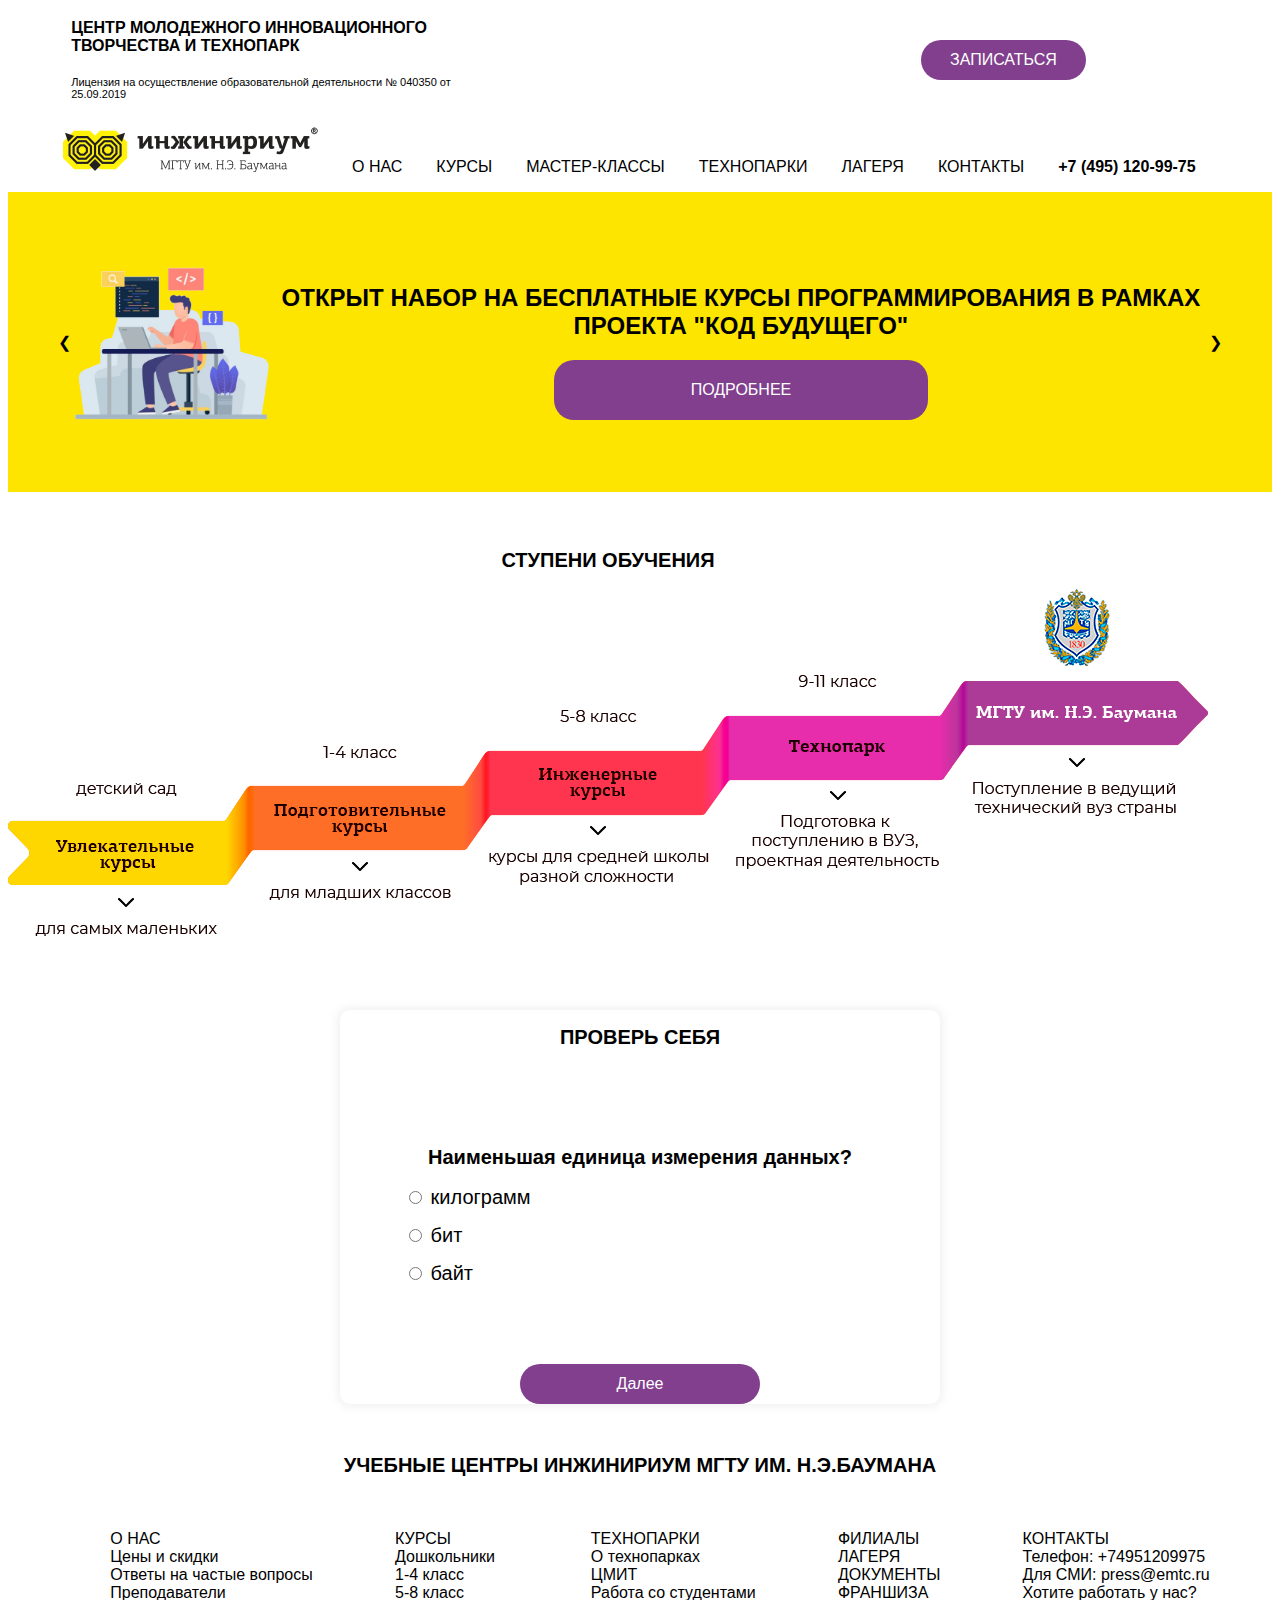
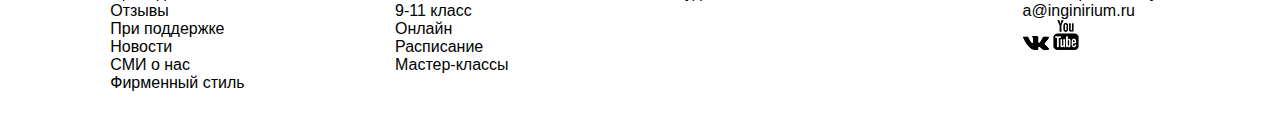
==== index.html @ 9289e80d "ing" ====
<!DOCTYPE html>
<html lang="ru">
<meta charset="utf-8">
<meta name="viewport" content="width=device-width, initial-scale=1.0">
<title>Инжинириум МГТУ им. Н.Э. Баумана - Курсы для детей и школьников</title>
<meta property="og:title" content="Инжинириум МГТУ им. Н.Э. Баумана - Курсы для детей и школьников">
<meta name="Description" content="Курсы для детей и школьников в центре инновационного творчества и технопарке Инжинириум МГТУ им. Н.Э. Баумана: робототехника, 3d-моделирование, курс молодого инженера, программирование, ракетостроение, биомедицинские технологии, аэро, промышленный дизайн, схемотехника, инженерная графика">
<meta property="og:title" content="Курсы для детей и школьников в центре инновационного творчества и технопарке Инжинириум МГТУ им. Н.Э. Баумана: робототехника, 3d-моделирование, курс молодого инженера, программирование, ракетостроение, биомедицинские технологии, аэро, промышленный дизайн, схемотехника, инженерная графика">
<link href="/examples/libs/ui-components/itc-slider/itc-slider.css" rel="stylesheet">
<script src="/examples/libs/ui-components/itc-slider/itc-slider.js" defer></script>
<link rel="stylesheet" href="./styles/style.css">
<body>
<header class="site-header">
    <div class="column">
        <div class="column-item">
            <h1>ЦЕНТР МОЛОДЕЖНОГО ИННОВАЦИОННОГО ТВОРЧЕСТВА И ТЕХНОПАРК</h1>
                <p>Лицензия на осуществление образовательной деятельности № 040350 от 25.09.2019</p>
        </div>
        <div class="column-item">
            <button class="button" type="button">ЗАПИСАТЬСЯ</button>
        </div>
    </div>
    
    <nav class="site-nav">
        <ul>
            <li><img src="img/logo.png" alt="Инжинириум МГТУ им. Н.Э. Баумана"></li>
            <li><a href="#">О НАС</a></li>
            <li><a href="#">КУРСЫ</a></li>
            <li><a href="#">МАСТЕР-КЛАССЫ</a></li>
            <li><a href="#">ТЕХНОПАРКИ</a></li>
            <li><a href="#">ЛАГЕРЯ</a></li>
            <li><a href="#">КОНТАКТЫ</a></li>
            <li><a class="menu-phone" href="tel:+74951209975">+7 (495) 120-99-75</a></li>
        </ul>
    </nav>
</header>
<main>

    <div class="slider">
        <div class="item">
            <a class="previous" onclick="previousSlide()">&#10094;</a>
            <img src="img/intensiv.png" alt="">
            <div class="item_col">
               <h2>ОТКРЫТ НАБОР НА БЕСПЛАТНЫЕ КУРСЫ ПРОГРАММИРОВАНИЯ В РАМКАХ ПРОЕКТА "КОД БУДУЩЕГО"</h2>
               <button class="btn">ПОДРОБНЕЕ</button>
            </div>           
            
            <a class="next" onclick="nextSlide()">&#10095;</a>
        </div>

        <div class="item">
            <a class="previous" onclick="previousSlide()">&#10094;</a>
            <img src="img/owl.png" alt="">
            <div class="item_col">
               <h2>ОТКРЫТА ЗАПИСЬ НА НОВЫЙ УЧЕБНЫЙ ГОД</h2>
               <h3>для детей от 5 до 18 лет</h3> 
               <button class="btn">ПОДРОБНЕЕ </button>
            </div>           
            <a class="next" onclick="nextSlide()">&#10095;</a>
        </div>

        <div class="item">
            <a class="previous" onclick="previousSlide()">&#10094;</a>
            <img src="img/msc.png" alt="">
            <div class="item_col">
               <h2>ОПЛАТА ОБУЧЕНИЯ МАТЕРИНСКИМ КАПИТАЛОМ</h2>
               <h3>В МГТУ ИМ. Н.Э. БАУМАНА</h3> 
               <button class="btn">ПОДРОБНЕЕ</button>
            </div>
            <a class="next" onclick="nextSlide()">&#10095;</a>
        </div>

        <div class="item">
            <a class="previous" onclick="previousSlide()">&#10094;</a>
            <img src="img/calc.png" alt="">
            <div class="item_col">
               <h2>СУПЕР-КАЛЬКУЛЯТОР ДЛЯ РАСЧЕТА СКИДКИ</h2>
               <h3>Теперь Вы можете рассчитать скидку самостоятельно</h3> 
               <button class="btn">ПОДРОБНЕЕ</button>
            </div>
            <a class="next" onclick="nextSlide()">&#10095;</a>
        </div>
        
        <div class="arrow_mobile">
            <a class="previous_mobile" onclick="previousSlide()">&#10094;</a>
            <a class="next_mobile" onclick="nextSlide()">&#10095;</a>
        </div>
        
    </div>
    <script>
        let slideIndex = 1;
        showSlides(slideIndex);
        function nextSlide() {
           showSlides(slideIndex += 1);
        }
        function previousSlide() {
           showSlides(slideIndex -= 1);  
        }

        function currentSlide(n) {
           showSlides(slideIndex = n);
        }
        function showSlides(n) {
           let slides = document.getElementsByClassName("item");
            if (n > slides.length) {
               slideIndex = 1
            }
            if (n < 1) {
               slideIndex = slides.length
            }
            for (let slide of slides) {
               slide.style.display = "none";
            }
            slides[slideIndex - 1].style.display = "flex";    
        }
    </script>
    

    <div class="row">
        <div class="h2">
            <h2>СТУПЕНИ ОБУЧЕНИЯ</h2>
        </div>
        <img src="img/step1.png" alt=""><img src="img/step2.png" alt=""><img src="img/step3.png" alt=""><img src="img/step4.png" alt=""><img src="img/step5.png" alt="">
    </div>
   
    <div class="quiz-box" id="quiz">
        <div class="h2">
            <h2>ПРОВЕРЬ СЕБЯ</h2>
        </div> 
        <div class="quiz-header">
            <h2 id="question">Question text</h2>
            <ul>
                <li>
                    <input type="radio" name="answer" id="a" class="answer">
                    <label for="a" id="a_text">Question</label>
                </li>
                <li>
                    <input type="radio" name="answer" id="b" class="answer">
                    <label for="b" id="b_text">Question</label>
                </li>
                <li>
                    <input type="radio" name="answer" id="c" class="answer">
                    <label for="c" id="c_text">Question</label>
                </li>
            </ul>
        </div>
        <button id="submit">Далее</button>
    </div>

    <script src="js/main.js"></script>
    
    <div class="map">    
    <div class="h2">
        <h2>УЧЕБНЫЕ ЦЕНТРЫ ИНЖИНИРИУМ МГТУ ИМ. Н.Э.БАУМАНА</h2>
    </div>      
<script type="text/javascript" charset="utf-8" async src="https://api-maps.yandex.ru/services/constructor/1.0/js/?um=constructor%3A46ac1ba9df54a5c4541e4911a8510cb9c848d607f57f3c70588b37e33c77d83f&amp;width=100%25&amp;height=400&amp;lang=ru_RU&amp;scroll=true"></script>
</div>
</main>

    <footer class="site-footer">
        <div class="column_f">
            <div class="column-item_f">
                <nav class="site-nav-footer">
                    <ul>
                        <li><a href="#">О НАС</a></li>
                        <li><a href="#">Цены и скидки</a></li>
                        <li><a href="#">Ответы на частые вопросы</a></li>
                        <li><a href="#">Преподаватели</a></li>
                        <li><a href="#">Отзывы</a></li>
                        <li><a href="#">При поддержке</a></li>                        
                        <li><a href="#">Новости</a></li>
                        <li><a href="#">СМИ о нас</a></li>
                        <li><a href="#">Фирменный стиль</a></li>
                    </ul>
                </nav>
            </div>
            
            <div class="column-item_f">
                <nav class="site-nav-footer">
                    <ul>
                        <li><a href="#">КУРСЫ</a></li>
                        <li><a href="#">Дошкольники</a></li>
                        <li><a href="#">1-4 класс</a></li>
                        <li><a href="#">5-8 класс</a></li>
                        <li><a href="#">9-11 класс</a></li>
                        <li><a href="#">Онлайн</a></li>                        
                        <li><a href="#">Расписание</a></li>
                        <li><a href="#">Мастер-классы</a></li>
                    </ul>
                </nav>
            </div>

            <div class="column-item_f">
                <nav class="site-nav-footer">
                    <ul>
                        <li><a href="#">ТЕХНОПАРКИ</a></li>
                        <li><a href="#">О технопарках</a></li>
                        <li><a href="#">ЦМИТ</a></li>
                        <li><a href="#">Работа со студентами</a></li>
                    </ul>
                </nav>
            </div>

            <div class="column-item_f">
                            <nav class="site-nav-footer">
                                <ul>
                                    <li><a href="#">ФИЛИАЛЫ</a></li>
                                    <li><a href="#">ЛАГЕРЯ</a></li>
                                    <li><a href="#">ДОКУМЕНТЫ</a></li>
                                    <li><a href="#">ФРАНШИЗА</a></li>
                                </ul>
                            </nav>
             </div>

            <div class="column-item_f">
                <nav class="site-nav-footer">
                    <ul>
                        <li><a href="#">КОНТАКТЫ</a></li>
                        <li>Телефон: <a href="tel:+74951209975">+74951209975</a></li>
                        <li>Для СМИ: <a href="mailto:press@emtc.ru">press@emtc.ru</a></li>
                        <li>Хотите работать у нас?<br><a href="mailto:a@inginirium.ru">a@inginirium.ru</a></li>
                        <li><a href="#"><img src="img/vk--icon.png" alt=""></a><a href="#"> <img src="img/yt.png" alt=""></a></li>
                    </ul>
                </nav>
            </div>
        </div>
</footer>

</body>
</html>
---- styles/style.css ----
.column {
    display: flex;
	flex-direction: row;
	flex-wrap: wrap;
	width: 100%;
    align-items: center;
    }

.column-item {
    display: flex;
	flex-direction: column;
	flex-basis: 100%;
	flex: 1;
    margin: 0% 5%;
	height: 30%;
    font-family: 'Montserrat',sans-serif;
}
.column-item + .column-item {
	margin-left: 20%;
}

.column-item h1 {
    font-size: 16px;
    font-weight: bold;
    text-transform: uppercase;
}
.column-item p {
    font-size: 11px;
    font-weight:  normal;
}

button {
    margin: 0 auto;
    display: block;
    vertical-align: middle;
    border: 0;
    line-height: 2.5;
    padding: 0 20px;
    font-size: 1rem;
    color: #fff;
    border-radius: 20px;
    background-color: rgb(129, 63, 142);
    width: 40%;
    cursor: pointer;
  }

    
.site-nav ul li {
    display: inline;
    list-style: none; 
    margin: 10px 15px 40px;
}

.site-nav ul li a {
    color: black;
    text-decoration: none;
    font-family: 'Montserrat',sans-serif;
}

.site-nav ul li a:hover {
    border: 1px solid black;
    padding: 15px;
    border-radius: 20px;
}

.menu-phone {
    color: black;
    text-decoration: none;
    font-weight: bold;
}

.menu-phone:hover {
    color: black;
    text-decoration: none;
    font-weight: bold;
}

.slider {
    margin-bottom: 20px;
    padding: 50px;
    transition: 0.5s;
    background-color:rgb(254, 229, 0);
    font-family: 'Montserrat',sans-serif;
}

.item {
    display: flex;
    justify-content: space-evenly;
    height: 100%;
    color: black;
}

.item_col {
    align-self: center;
    text-align: center;
}

.btn {
    padding: 10px;
    background-color: rgb(129, 63, 142);
    color: white;
    border-radius: 20px;
    transition: 0.5s;
    cursor: pointer;
}

.btn:hover {
    background-color:rgb(98, 32, 160);
    transition: 0.5s;
}

.slider .item img {
    object-fit: fill;
    height: 200px;
}

.previous, .next {
    align-self: center;
    cursor: pointer;
    transition: 0.5s;
}

.arrow_mobile {
    display: none;
}

.previous:hover, .next:hover {
    background-color: rgba(0, 0, 0, 0.2);
    padding: 5px;
}

.slider .item {
    animation-name: fade;
    animation-duration: 1.5s;
}

@keyframes fade {
    from {
        opacity: 0.4
    }
    to {
        opacity: 1
    }
}

@media screen and (max-width: 600px) {
    .item {
        flex-direction: column;
    }

    .slider {
        margin: 0;
        padding: auto;
    }

    .slider .item img {
        width: 100%;
        height: 80%;
        padding: 10px;
    }

    .previous, .next {
        display: none;
    }

    .arrow_mobile {
        display: flex;
        justify-content: space-around;
    }

    .previous_mobile, .next_mobile {
        align-self: center;
        cursor: pointer;
        transition: 0.5s;
        color: white;
    }
}

.map h2, .row h2, .quiz-box h2, .acor-container h2 {
    font-family: 'Montserrat',sans-serif;
    text-align: center;
    font-size: 20px;
}
  
.row {
    display: inline-block;
    text-align: center;
    margin-top: 20px;
    margin-bottom: 20px;
}

.video {
    display: flex;
    align-items: center;
    justify-content: center;
}



.column_f {
    display: flex;
    flex-wrap: wrap;
    flex-direction: row;
    justify-content: space-evenly;
    padding: 20px;
}


.site-nav-footer ul li {
    display: block;
    list-style: none;
    color: black;
    text-decoration: none;
    font-family: 'Montserrat',sans-serif;
}

.site-nav-footer ul li a {
    color: black;
    text-decoration: none;
    font-family: 'Montserrat',sans-serif;
}

.site-nav-footer ul li a:hover {
    color: black;
    text-decoration: none;
}


.quiz-box{
    background-color: #fff;
    border-radius: 10px;
    box-shadow: 0 0 10px 2px rgba(100, 100, 100, 0.1);
    text-decoration: none;
    width: 600px;
    overflow: hidden;
    font-family: 'Montserrat',sans-serif;
    font-size: 12px;
    margin: 50px auto;
}
.quiz-header{
    padding: 64px;
}
.quiz-box ul{
    list-style: none;
    padding: 0;
}
.quiz-box ul li{
    font-size: 20px;
    margin: 15px 0;
}
.quiz-box ul li label{
    cursor: pointer;
}

.quiz-box button a {
    text-decoration: none;
    color:#fff;
}

.quiz-box button:focus{
    outline: none;
}


.acor-container {
    margin: 20px 0;
}
.acor-container .acor-body {
    width: calc(100% - 40px);
    margin: 0 auto;
    height: 0;
    color: rgba(0, 0, 0, 0);
    background-color: white;
    line-height: 18px;
    padding: 0 30px;
    box-sizing: border-box;
    transition: color 0.5s, padding 0.5s;
    overflow: hidden;
    font-family: 'Montserrat',sans-serif;
    font-size: 16px;
    box-shadow: 0 4px 8px rgba(0,0,0,0.2), 0 10px 16px rgba(0,0,0,0.2);
}
.acor-container .acor-body p {
    margin: 0 0 10px;
}
.acor-container label {
    cursor: pointer;
    background-color: #813f8e;
    display: block;
    padding: 15px 20px;
    width: 100%;
    color: white;
    font-weight: 300;
    box-sizing: border-box;
    z-index: 100;
    font-family: 'Montserrat',sans-serif;
    font-size: 18px;
    margin: 0 0 5px;
    transition: color .35s;
}
.acor-container label:hover {
    color: #FFF;
}
.acor-container input{
    display: none;
}
.acor-container label:before {
    content: '\276F';
    float: right;
}
.acor-container input:checked + label {
    background-color: #813f8e;
    color: #FFF;
    box-shadow: 0 8px 26px rgba(0,0,0,0.4), 0 28px 30px rgba(0,0,0,0.3);
}
.acor-container input:checked + label:before {
    transition: transform .35s;
    transform: rotate(90deg);
}
.acor-container input:checked + label + .acor-body {
    height: auto;
    margin-top: -5px;
    color: #000;
    padding: 20px 30px 10px;
}
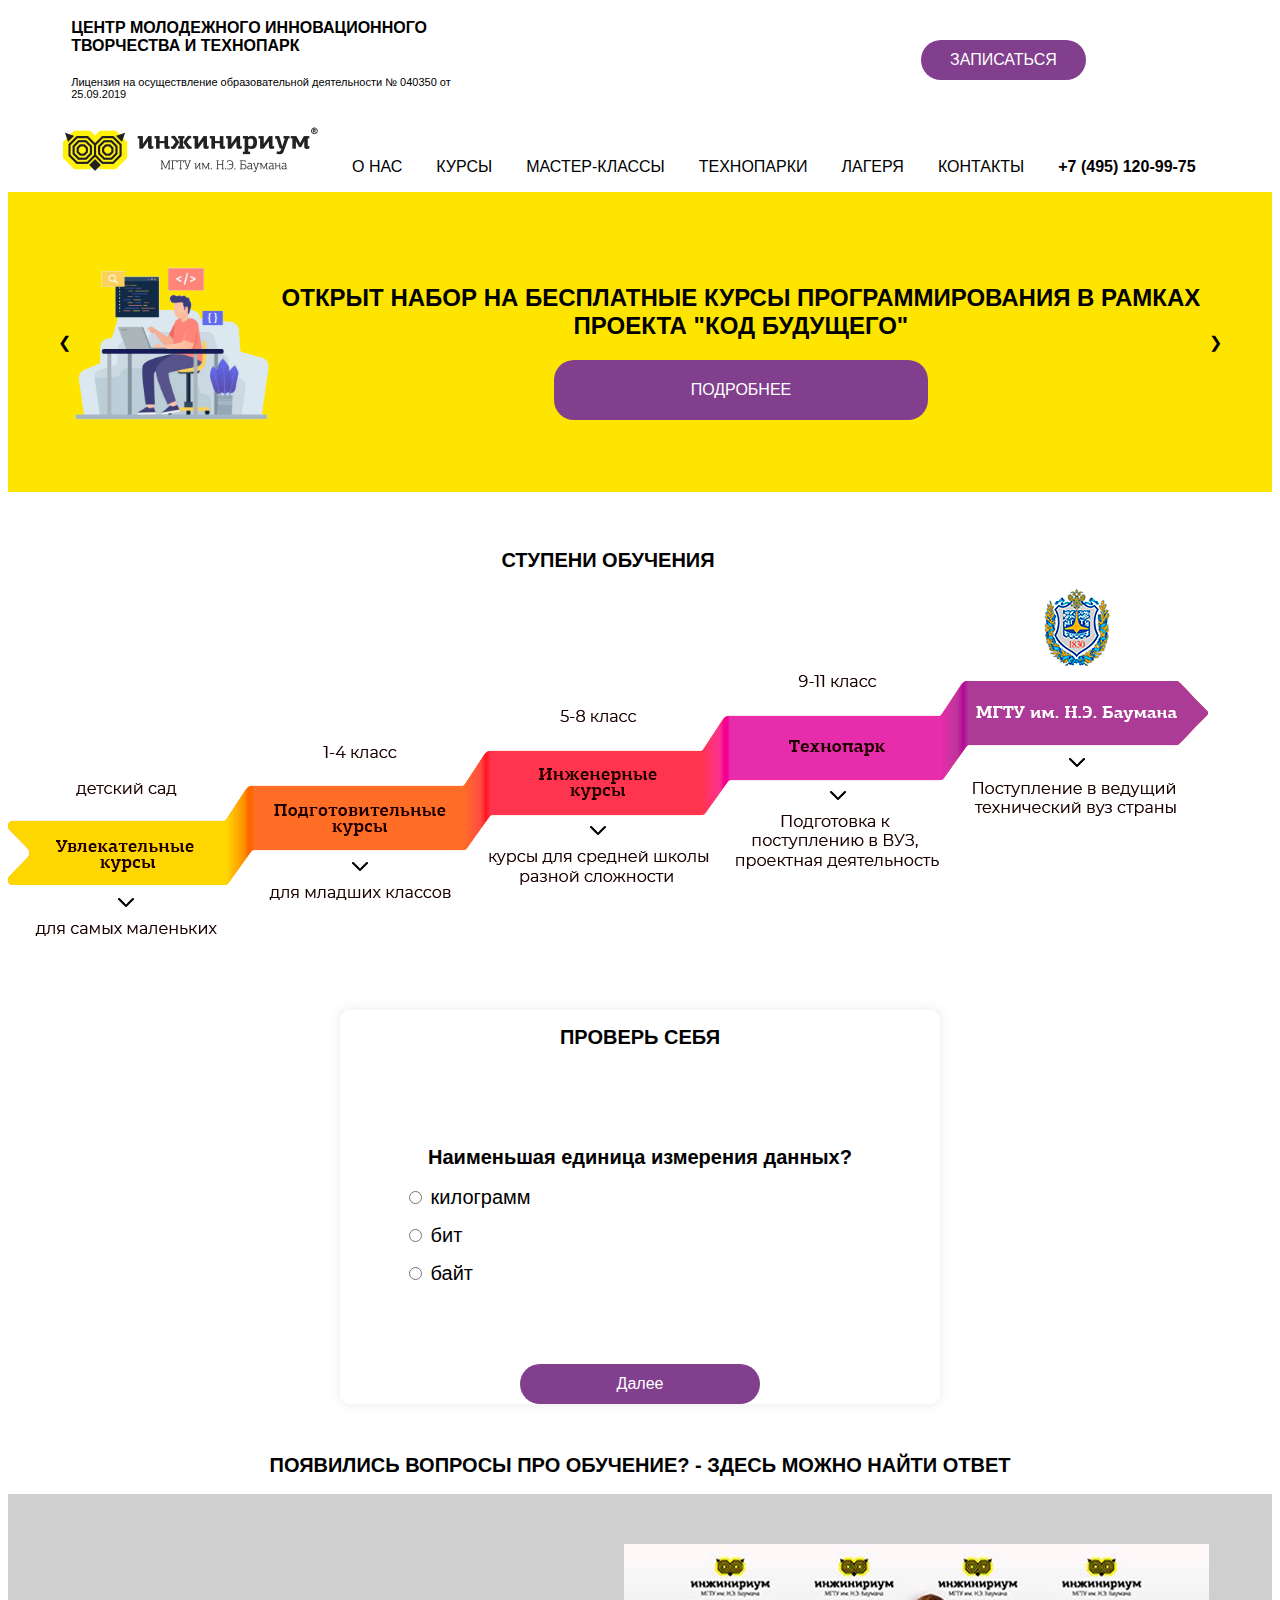
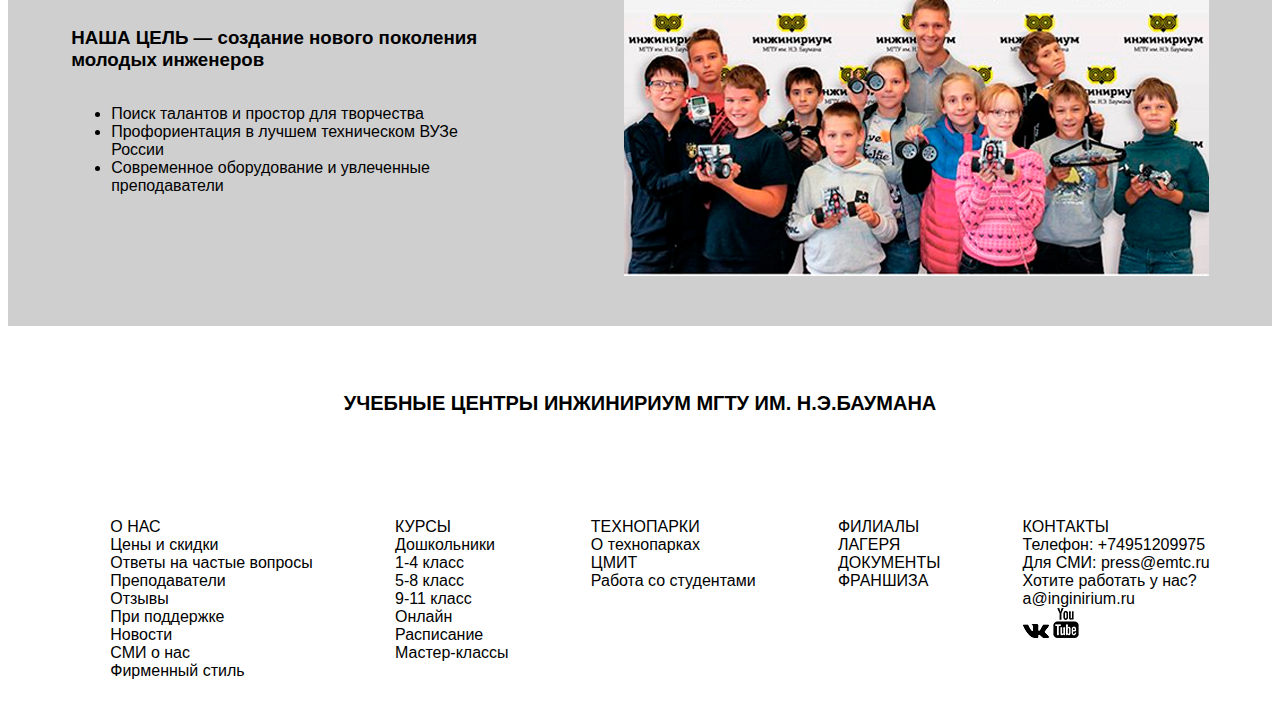
==== commit d4986c9e: "ing" ====
--- a/index.html
+++ b/index.html
@@ -149,6 +149,26 @@
 
     <script src="js/main.js"></script>
     
+    <div class="next"> 
+        <div class="h2">
+        <h2>ПОЯВИЛИСЬ ВОПРОСЫ ПРО ОБУЧЕНИЕ? - <a href="question.html">ЗДЕСЬ МОЖНО НАЙТИ ОТВЕТ</a></h2>
+    </div> 
+</div>
+
+<div class="purpose"> 
+<div class="pur-item">
+<h3>НАША ЦЕЛЬ — создание нового поколения молодых инженеров</h3>
+<ul>
+    <li>Поиск талантов и простор для творчества</li>
+    <li>Профориентация в лучшем техническом ВУЗе России</li>
+    <li>Современное оборудование и увлеченные преподаватели</li>
+</ul>
+</div>
+<div class="pur-item">
+    <img src="img/tgpic.png" alt="">
+</div>
+    </div>
+
     <div class="map">    
     <div class="h2">
         <h2>УЧЕБНЫЕ ЦЕНТРЫ ИНЖИНИРИУМ МГТУ ИМ. Н.Э.БАУМАНА</h2>
--- a/styles/style.css
+++ b/styles/style.css
@@ -176,10 +176,16 @@
     }
 }
 
-.map h2, .row h2, .quiz-box h2, .acor-container h2 {
+.map h2, .row h2, .quiz-box h2, .acor-container h2, .next h2 {
     font-family: 'Montserrat',sans-serif;
     text-align: center;
     font-size: 20px;
+}
+
+.next h2 a {
+    color: black;
+    text-decoration: none;
+    font-family: 'Montserrat',sans-serif;
 }
   
 .row {
@@ -195,7 +201,29 @@
     justify-content: center;
 }
 
-
+.purpose {
+    display: flex;
+	flex-direction: row;
+	flex-wrap: wrap;
+	width: 100%;
+    align-items: center;
+    background-color: rgb(207, 207, 207);
+    padding: 50px 0;
+    }
+
+.pur-item {
+    display: flex;
+	flex-direction: column;
+	flex-basis: 100%;
+	flex: 1;
+    margin: 0% 5%;
+	height: 30%;
+    font-family: 'Montserrat',sans-serif;
+}
+
+.map {
+    padding: 50px 0;
+}
 
 .column_f {
     display: flex;
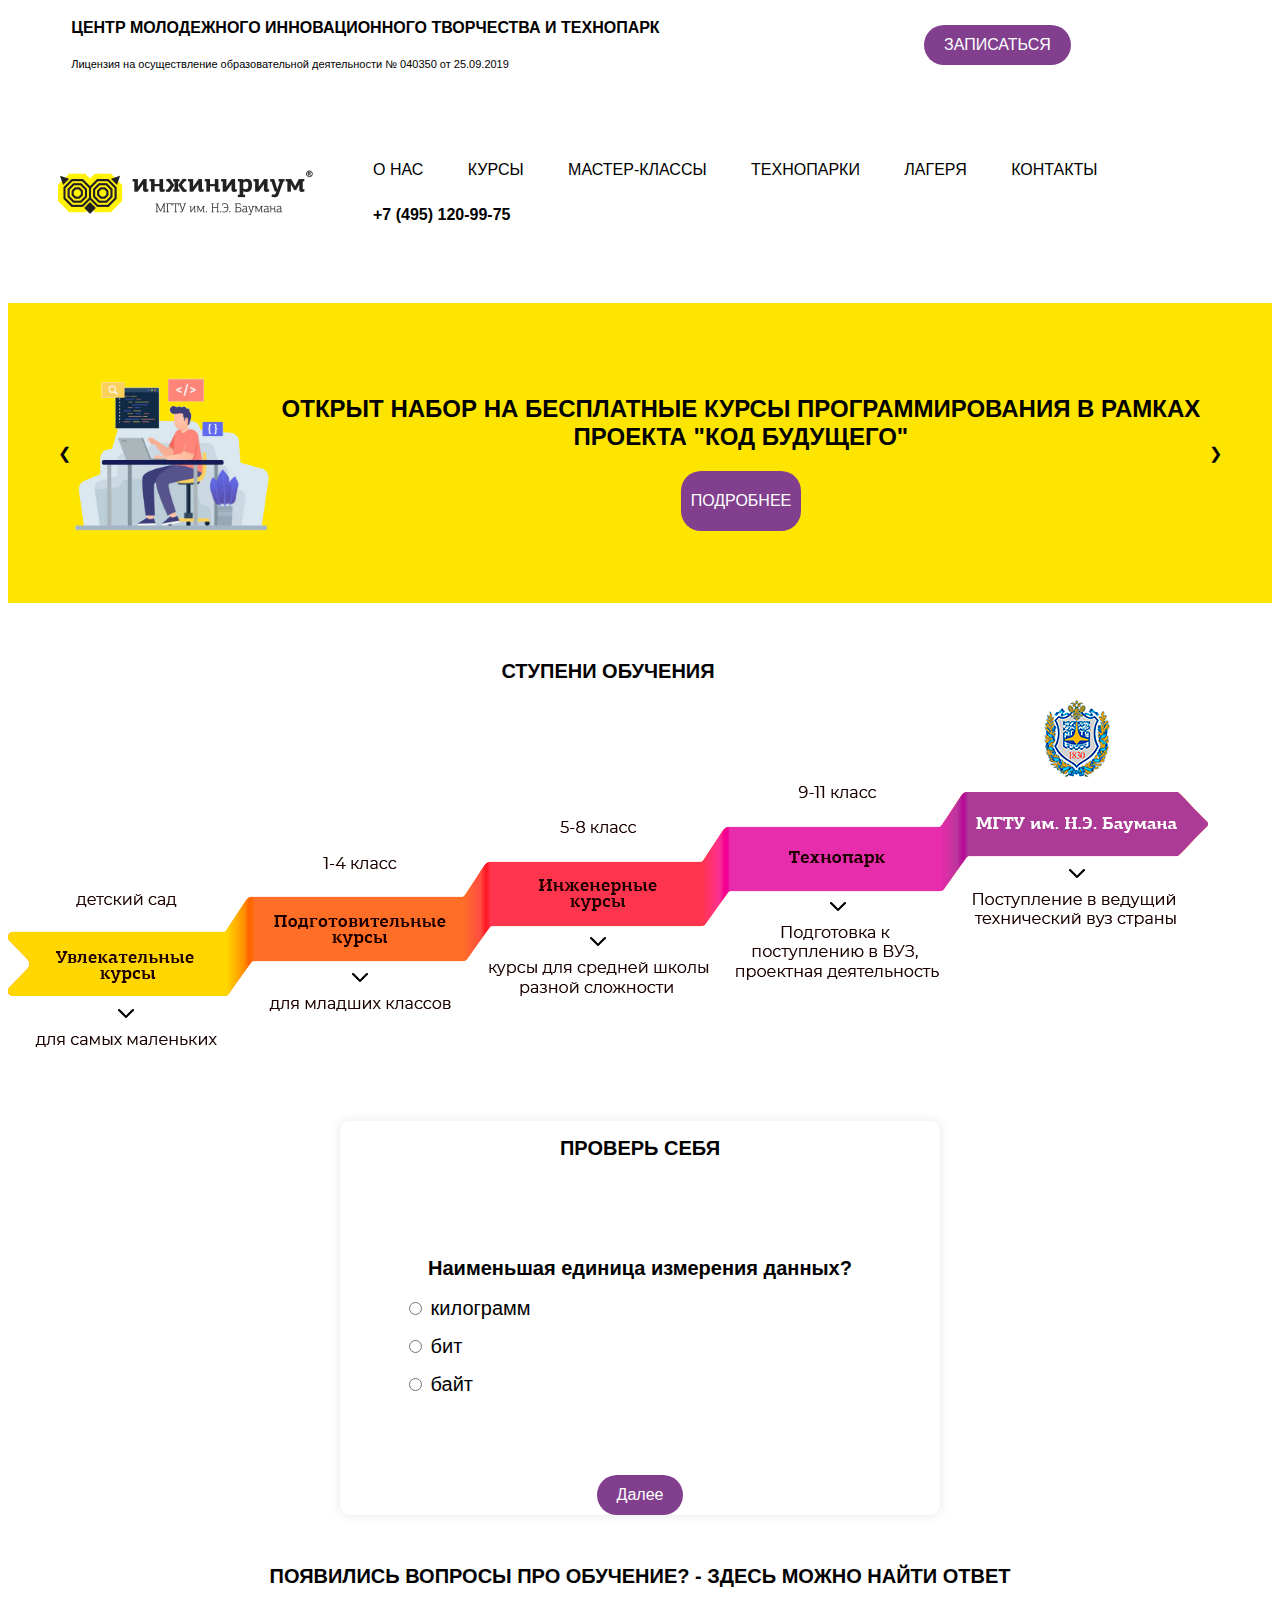
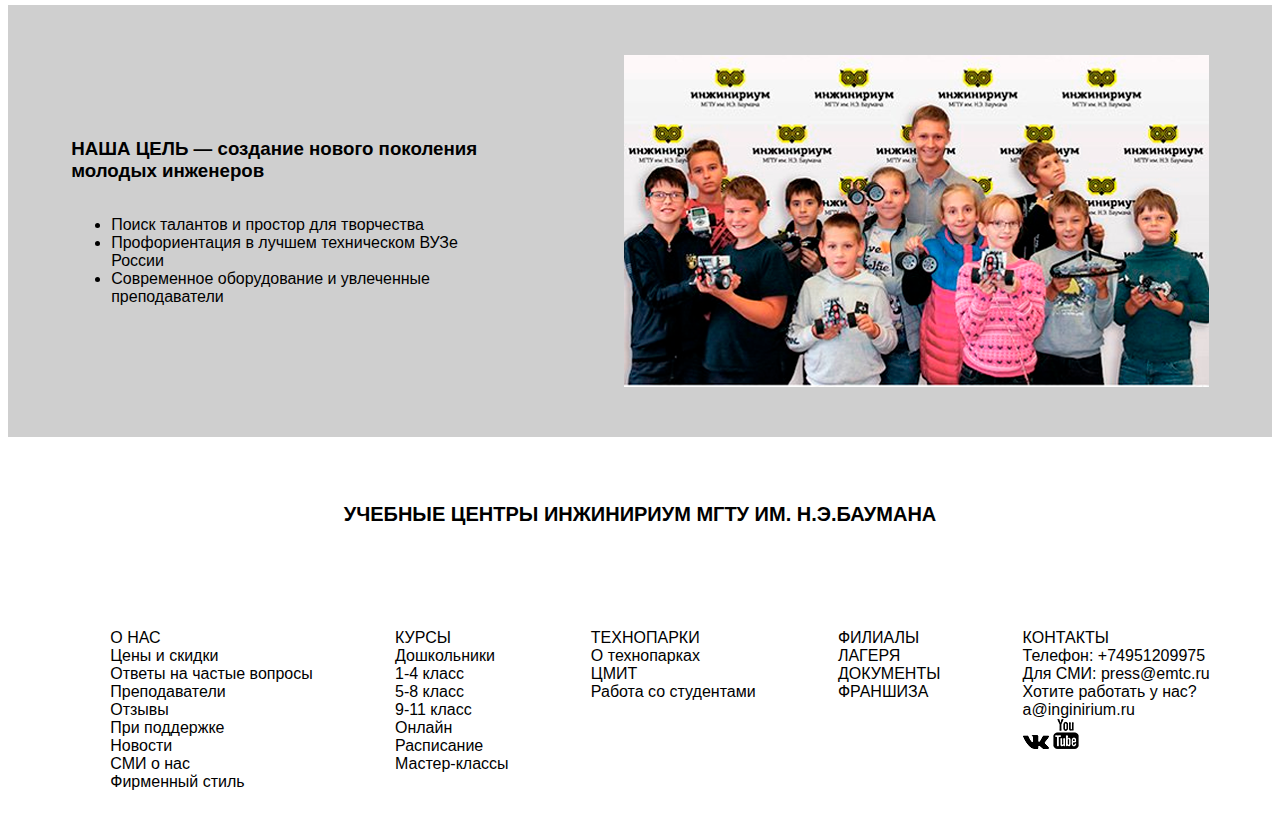
==== commit 8b11c41e: "main" ====
--- a/index.html
+++ b/index.html
@@ -21,9 +21,13 @@
         </div>
     </div>
     
-    <nav class="site-nav">
-        <ul>
-            <li><img src="img/logo.png" alt="Инжинириум МГТУ им. Н.Э. Баумана"></li>
+    <div class="nav">
+        <div class="nav-item">
+            <img src="img/logo.png" alt="Инжинириум МГТУ им. Н.Э. Баумана">
+        </div>
+        <div class="nav-item">
+        <nav class="site-nav">
+        <ul>            
             <li><a href="#">О НАС</a></li>
             <li><a href="#">КУРСЫ</a></li>
             <li><a href="#">МАСТЕР-КЛАССЫ</a></li>
@@ -33,6 +37,8 @@
             <li><a class="menu-phone" href="tel:+74951209975">+7 (495) 120-99-75</a></li>
         </ul>
     </nav>
+    </div>
+    </div>
 </header>
 <main>
 
--- a/styles/style.css
+++ b/styles/style.css
@@ -1,3 +1,4 @@
+
 .column {
     display: flex;
 	flex-direction: row;
@@ -14,10 +15,9 @@
     margin: 0% 5%;
 	height: 30%;
     font-family: 'Montserrat',sans-serif;
-}
-.column-item + .column-item {
-	margin-left: 20%;
-}
+    white-space: nowrap;
+}
+
 
 .column-item h1 {
     font-size: 16px;
@@ -40,27 +40,51 @@
     color: #fff;
     border-radius: 20px;
     background-color: rgb(129, 63, 142);
-    width: 40%;
+    
     cursor: pointer;
   }
 
+.nav {
+    display: flex;
+	flex-wrap: nowrap;
+	flex-direction: row;
+	justify-content: space-between;
+    margin: 50px;
+}
+
+.nav-item {
+    display: flex;
+	flex-wrap: wrap;
+	flex-direction: row;
+	justify-content: space-between;
+    font-family: 'Montserrat',sans-serif;
+}
+
+.nav-item img {
+    object-fit: contain;
+}
     
 .site-nav ul li {
     display: inline;
-    list-style: none; 
+    list-style: none;
     margin: 10px 15px 40px;
+    outline: none;
+    line-height: 45px;
 }
 
 .site-nav ul li a {
-    color: black;
-    text-decoration: none;
-    font-family: 'Montserrat',sans-serif;
+    white-space: nowrap;
+    color: black;
+    text-decoration: none;
+    font-family: 'Montserrat',sans-serif;
+    padding: 5px;
+    outline: 1px solid transparent;
 }
 
 .site-nav ul li a:hover {
-    border: 1px solid black;
-    padding: 15px;
-    border-radius: 20px;
+    outline: 1px solid black;
+    padding: 5px;
+    border-radius: 15px;
 }
 
 .menu-phone {
